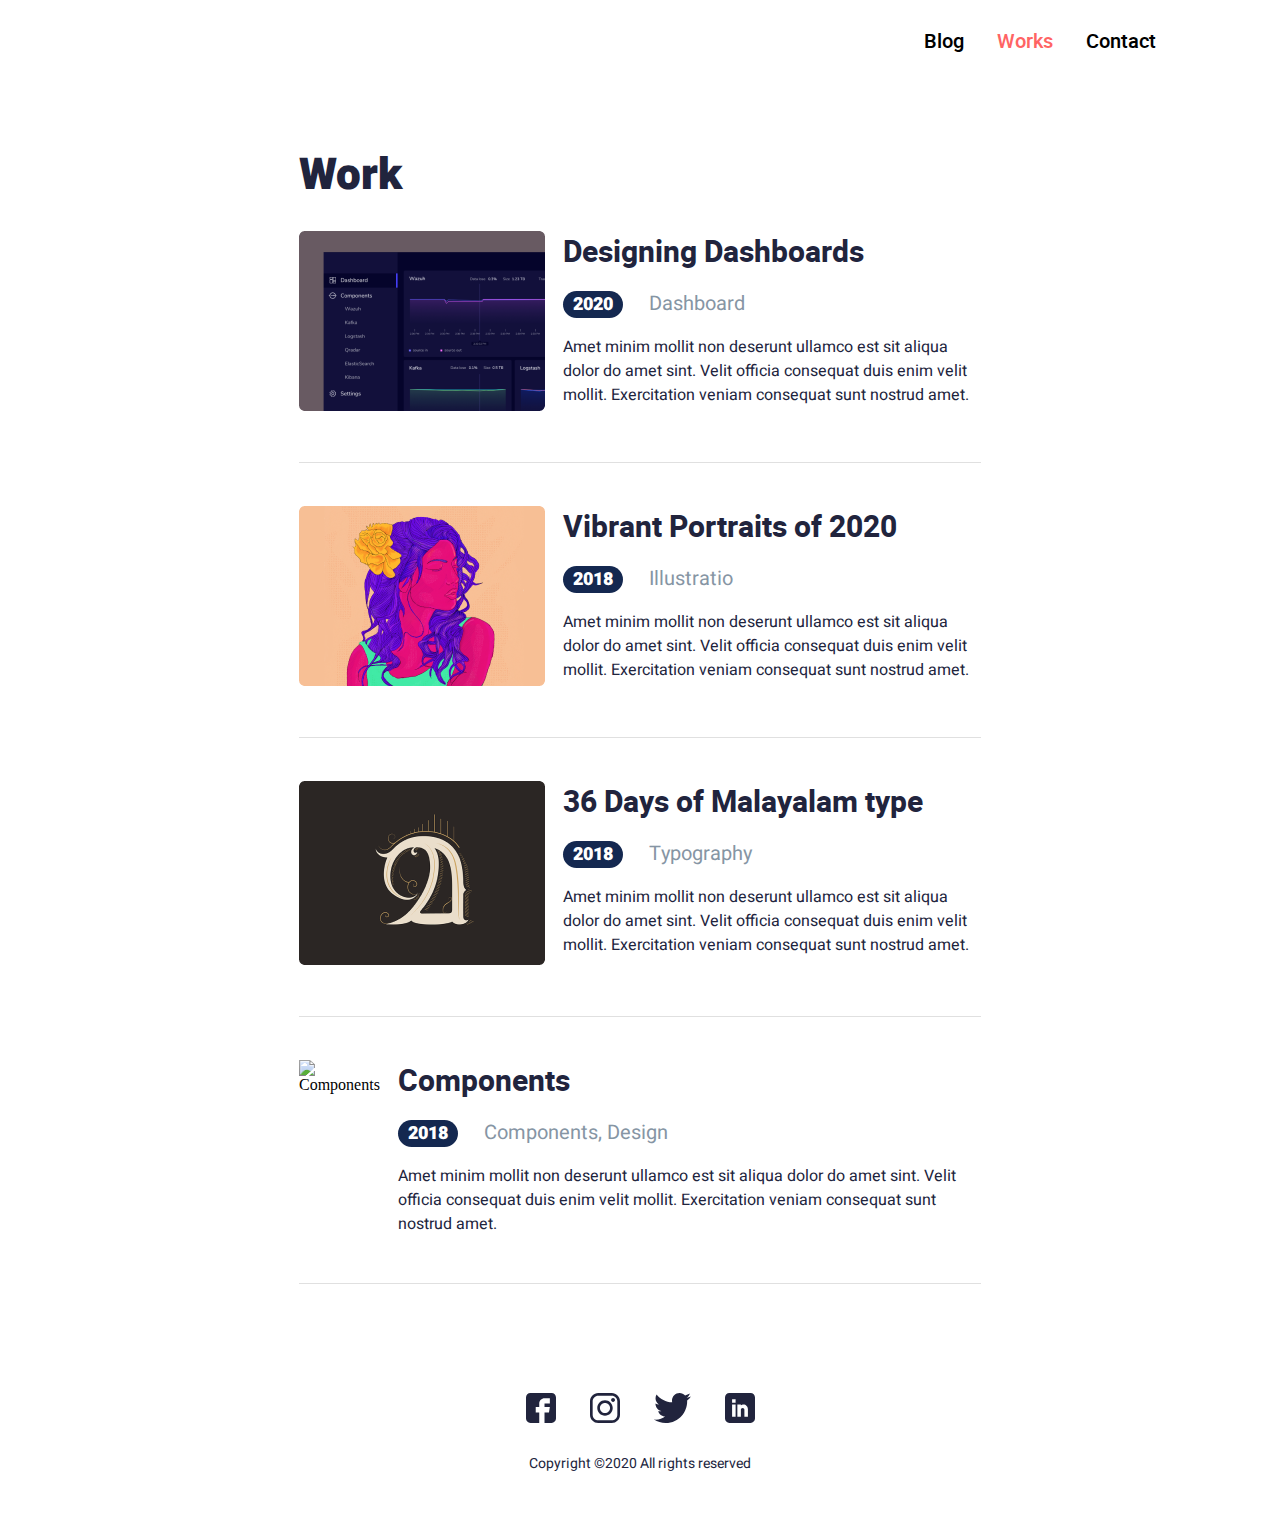
==== work.html @ c798201a "home training 1" ====
<!doctype html>
<html lang="en">
<head>
    <meta charset="UTF-8">
    <meta name="viewport"
          content="width=device-width, user-scalable=no, initial-scale=1.0, maximum-scale=1.0, minimum-scale=1.0">
    <meta http-equiv="X-UA-Compatible" content="ie=edge">
    <title>John</title>
  <link rel="preconnect" href="https://fonts.googleapis.com">
  <link rel="preconnect" href="https://fonts.gstatic.com" crossorigin>
  <link href="https://fonts.googleapis.com/css2?family=Heebo:wght@400;900&family=Vollkorn:ital@1&display=swap" rel="stylesheet">
<!--  <link href="https://fonts.googleapis.com/css2?family=Heebo&family=Vollkorn:ital@1&display=swap" rel="stylesheet">-->

<!--  <link rel="stylesheet" href="css/reset.css">-->
<!--  <link rel="stylesheet" href="css/normalize.css">-->
  <link rel="stylesheet" href="css/style.css">

</head>
<body>
  <header class="header">
    <div class="container">
    <nav>
      <ul id="navigation">
        <li>
          <a  href="blog.html">Blog</a>
        </li>
        <li>
          <a class="work_nav_text" href="work.html">Works</a>
        </li>
        <li>
          <a href="#">Contact</a>
        </li>
      </ul>
    </nav>
    </div>
  </header>
<main>
  <section class="work_container">
    <h1>Work</h1>
    <article class="work_article_style">
      <div class="works_images_size">
        <img src="images/Designing_Dashboards.png" alt="Designing Dashboards">
      </div>
      <div>
        <h3 class="works_headline_style">Designing Dashboards</h3>
        <p><span class="works_headline_text_between_numbers">2020</span><span class="works_headline_text_between_text">Dashboard</span></p>
        <p class="works_text_style">Amet minim mollit non deserunt ullamco est sit aliqua dolor do amet sint. Velit
          officia consequat duis enim velit mollit. Exercitation veniam consequat sunt nostrud amet.</p>
      </div>
    </article>
    <article class="work_article_style">
      <div class="works_images_size">
        <img src="images/Vibrant_Portraits_of_2020.png" alt="Vibrant Portraits of 2020">
      </div>
      <div>
        <h3 class="works_headline_style">Vibrant Portraits of 2020</h3>
        <p><span class="works_headline_text_between_numbers">2018</span><span class="works_headline_text_between_text">Illustratio</span></p>
        <p class="works_text_style">Amet minim mollit non deserunt ullamco est sit aliqua dolor do amet sint. Velit officia consequat duis enim velit mollit. Exercitation veniam consequat sunt nostrud amet.</p>
      </div>
    </article>
    <article class="work_article_style">
      <div class="works_images_size">
        <img src="images/36_Days_of_Malayalam_type.png" alt="36 Days of Malayalam type">
      </div>
      <div>
        <h3 class="works_headline_style">36 Days of Malayalam type</h3>
        <p><span class="works_headline_text_between_numbers">2018</span><span class="works_headline_text_between_text">Typography</span></p>
        <p class="works_text_style">Amet minim mollit non deserunt ullamco est sit aliqua dolor do amet sint. Velit officia consequat duis enim velit mollit. Exercitation veniam consequat sunt nostrud amet.</p>
      </div>
    </article>
    <article class="work_article_style">
      <div class="works_images_size">
        <img src="images/Components.png" alt="Components">
      </div>
      <div>
        <h3 class="works_headline_style">Components</h3>
        <p><span class="works_headline_text_between_numbers">2018</span><span class="works_headline_text_between_text">Components, Design</span></p>
        <p class="works_text_style">Amet minim mollit non deserunt ullamco est sit aliqua dolor do amet sint. Velit officia consequat duis enim velit mollit. Exercitation veniam consequat sunt nostrud amet.</p>
      </div>
    </article>
  </section>
</main>
<footer class="footer_menu">
  <div class="footer_box">
    <ul class="footer_list">
      <li class="footer_list_social">
        <a href="#" title="Facebook" target="_blank"><img src="images/fb.svg" alt="fb"></a>
      </li>
      <li class="footer_list_social">
        <a href="#" title="Instagram" target="_blank"><img src="images/insta.svg" alt="inst"></a>
      </li>
      <li class="footer_list_social">
        <a href="#" title="Twitter" target="_blank"><img src="images/twitter.svg" alt="twitter"></a>
      </li>
      <li class="footer_list_social">
        <a href="#" title="linkedin" target="_blank"><img src="images/linkedin.svg" alt="linkedin"></a>
      </li>
    </ul>
    <p class="footer_text">Copyright ©2020 All rights reserved</p>
  </div>
</footer>
</body>
</html>
---- css/style.css ----
@font-face {
    font-family: 'heebomedium';
    src: url('../fonts/heebo-medium-webfont.eot');
    src: url('../fonts/heebo-medium-webfont.eot?#iefix') format('embedded-opentype'),
    url('../fonts/heebo-medium-webfont.woff2') format('woff2'),
    url('../fonts/heebo-medium-webfont.woff') format('woff'),
    url('../fonts/heebo-medium-webfont.ttf') format('truetype'),
    url('../fonts/heebo-medium-webfont.svg#heebomedium') format('svg');
    font-weight: normal;
    font-style: normal;
}
@font-face {
    font-family: 'heebobold';
    src: url('../fonts/heebo-bold-webfont.eot');
    src: url('../fonts/heebo-bold-webfont.eot?#iefix') format('embedded-opentype'),
    url('../fonts/heebo-bold-webfont.woff2') format('woff2'),
    url('../fonts/heebo-bold-webfont.woff') format('woff'),
    url('../fonts/heebo-bold-webfont.ttf') format('truetype'),
    url('../fonts/heebo-bold-webfont.svg#heebobold') format('svg');
    font-weight: normal;
    font-style: normal;
}



*{
    padding: 0;
    margin: 0;
}
.header {
    padding-top: 27px;
}
.container {
    max-width: 1032px; margin: auto
}
#navigation {
    list-style: none;
    display: flex;
    justify-content: flex-end
}
header nav ul li {
    margin-left: 33px
}
header nav ul li a {
    font-family: 'heebomedium';
    font-size: 20px;
    line-height: 29px;
    text-align: right;
    text-decoration: none;
    color: #000000;
}
.main_banner {
    padding-top: 140px;
    padding-bottom: 71px
}

.sub_container {
    max-width: 858px;
    margin: auto;
    display: flex;
    justify-content: space-between;

}
.main_banner h1 {
    margin-bottom: 40px;
    font-family: 'heebobold';
    font-size: 44px;
    line-height: 60px;
    color: #21243D;
}
.main_banner p {
    margin-bottom: 38px;
    font-family: 'Heebo', sans-serif;
    font-style: normal;
    font-weight: 400;
    font-size: 16px;
    line-height: 24px;
    color: #21243D;
}
.main_banner a {
    font-family: 'heebomedium';
    font-style: normal;
    font-weight: 500;
    font-size: 20px;
    line-height: 29px;
    color: #FFFFFF;
    text-decoration: none;
    background: #FF6464;
    border-radius: 2px;
    padding: 13px 20px;
    display: inline-block;
}
.main_image {
    max-width: 243px;
}
.main_image img {
    width: 100%;
    display: block
}

header nav ul li:hover {
    transform: scale(1.3);
    transition: 0.3s;
}
.main_banner a:hover {
    transform: rotate(180deg);
    transition: 1s;
}
.dv_article_cont {
    max-width: 497px
}
.sect_style {
    background: #000000;
    padding-top: 69px;
    padding-bottom: 195px
}
.sect_container {
    max-width: 564px;
    margin: auto;
    text-align: center
}

.sect_container form div:nth-child(2) input{
    background: rgba(255, 255, 255, 0.2)
}
.sect_container form div:last-of-type textarea{
    background: rgba(255, 255, 255, 0.2);
    resize: none;
    height: 127px;
    padding-top: 17px;
    margin-bottom: 22px;
}

.input_name_budget {
    width: 100%;
    box-sizing: border-box;
    background: rgba(255, 255, 255, 0.18);
    border-radius: 0px;
    border: none;
    height: 57px;
    padding-left: 31px;
    font-family: 'Vollkorn', serif;;
    font-style: italic;
    font-weight: 400;
    font-size: 17px;
    line-height: 22px;
    text-align: left;
    color: #FFFFFF;
}



.button_submit {
    background-color: #000000; padding: 15px 60px;
    border-radius: 0px;
    border: solid 1px #7EC4BD;
    font-family: 'Vollkorn', serif;;
    font-style: italic;
    font-weight: 400;
    font-size: 17px;
    line-height: 22px;
    text-align: center;
    color: #8BCAC3
}
.footer_menu {
    background: #FFFFFF;
    padding-top: 51px;
    padding-bottom: 54px;

}
.footer_box {


     }
.footer_list {
    margin: auto;
    display: flex;
    width: max-content;
    }
.footer_list_social {
    padding-right: 17px;
    padding-bottom: 26px;
    padding-left: 17px;
    list-style: none;
}
.footer_text {
    font-family: 'Heebo', sans-serif;
    font-style: normal;
    font-weight: 400;
    font-size: 14px;
    line-height: 21px;
    text-align: center;
    color: #21243D;;
}

/*/////////////////////////////////////////////////////////*/


/*.sect_container div:first-of-type input{*/
/*    background-color: #FF6464;*/
/*}*/
/*.sect_container div:last-of-type textarea{*/
/*    background-color: yellow;*/
/*}*/

/*.customs{*/
/*    width: 300px;*/
/*    height: 100px;*/
/*    border: solid 2px red;*/
/*}*/
/*.customs:after{*/
/*    content: "";*/
/*    display: inline-block;*/
/*    width: 80px;*/
/*    height: 100px;*/
/*    background: yellow;*/
/*}*/
/*.customs:before {*/
/*    content: "";*/
/*    display: inline-block;*/
/*    width: 80px;*/
/*    height: 100px;*/
/*    background: green;*/
/*}*/
/*/////////////////////////////////////////////////////////*/

.section_works_padding {
    padding-top: 15px;
    padding-bottom: 83px;
}
.section_works_size {
    max-width: 858px;
    margin: auto;
}
.article_works_style{
    display: flex;
    border-bottom: 1px solid #E0E0E0;
    margin-top: 31px;
    padding-bottom: 15px;
}
.section_works_headline {
    font-family: 'Heebo', sans-serif;
    font-style: normal;
    font-weight: 400;
    font-size: 22px;
    line-height: 60px;
    color: #21243D;
    padding-bottom: 22px;
}
.works_headline_style {
    font-family: 'heebobold';
    font-style: normal;
    font-weight: 700;
    font-size: 30px;
    line-height: 44px;
    color: #21243D;
}
.works_text_style{
    font-family: 'Heebo', sans-serif;
    font-style: normal;
    font-weight: 400;
    font-size: 16px;
    line-height: 24px;
    color: #21243D;
}
.works_headline_text_between_numbers {
    font-family: 'Heebo', sans-serif;
    font-style: normal;
    font-weight: 900;
    font-size: 18px;
    line-height: 60px;
    color: #FFFFFF;
    background: #142850;
    border-radius: 16px;
    padding-left: 10px;
    padding-right: 10px;
}
.works_headline_text_between_text {
    font-family: 'Heebo', sans-serif;
    font-style: normal;
    font-weight: 400;
    font-size: 20px;
    line-height: 29px;
    color: #8695A4;
    padding-left: 26px;
}
.works_images_size {
    padding-right: 18px;
}

/*  Recent posts  */

.recent_posts {
    background-color: #EDF7FA;
    padding-top: 7px;
    padding-bottom: 37px;
    box-sizing: border-box;
}
.recent_posts_container {
    max-width: 856px;
    margin: auto;
}
.recent_posts_header_box {
    display: flex;
    justify-content: space-between;
    align-items: center;
}
.recent_posts .recent_posts_container div h4 {
    font-family: 'Heebo', sans-serif;
    font-style: normal;
    font-weight: 400;
    font-size: 22px;
    line-height: 60px;
    color: #21243D;
}
.recent_posts .recent_posts_container div a{
    font-family: 'Heebo', sans-serif;
    font-style: normal;
    font-weight: 400;
    font-size: 16px;
    line-height: 24px;
    color: #00A8CC;
    text-decoration: none;
}
.recent_posts_box {
    display: flex;
    justify-content: space-between;
    flex-wrap: wrap;
}
.recent_posts_box article{
    width: 372px;
    background: #FFFFFF;
    box-shadow: 0px 4px 10px rgba(187, 225, 250, 0.25);
    border-radius: 4px;
    padding: 23px;
}
.recent_posts_box article h3 {
    font-family: 'Heebo', sans-serif;
    font-style: normal;
    font-weight: 700;
    font-size: 26px;
    line-height: 38px;
    color: #21243D;
    padding-bottom: 17px;
}
.recent_posts_box article p {
    font-family: 'Heebo', sans-serif;
    font-style: normal;
    font-weight: 400;
    font-size: 16px;
    line-height: 24px;
    color: #21243D;
    padding-top: 11px;
}
.recent_posts_span_date {
    font-family: 'Heebo', sans-serif;
    font-style: normal;
    font-weight: 400;
    font-size: 18px;
    line-height: 26px;
    color: #21243D;
    display: inline;
    padding-right: 26px;
}
.recent_posts_span_text {
    font-family: 'Heebo', sans-serif;
    font-style: normal;
    font-weight: 400;
    font-size: 18px;
    line-height: 26px;
    color: #21243D;
    display: inline;
}
.recent_posts_span_text::before {
    content: "";
    border-left: 1px solid #000000;
    font-size: 14px;
    padding-right: 26px;
    }



/* B L O G */


.blog_container {
    padding-top: 106px;
    padding-bottom: 104px;
    max-width: 682px;
    margin: auto;
}
.blog_container h1 {
    font-family: 'Heebo', sans-serif;
    font-style: normal;
    font-weight: 700;
    font-size: 44px;
    line-height: 60px;
    color: #21243D;
    padding-bottom: 23px;
}

.blog_container article h3 {
    font-family: 'Heebo', sans-serif;
    font-style: normal;
    font-weight: 700;
    font-size: 26px;
    line-height: 38px;
    color: #21243D;
    padding-bottom: 16px;
    padding-top: 32px;
}
.blog_container article p {
    font-family: 'Heebo', sans-serif;
    font-style: normal;
    font-weight: 400;
    font-size: 16px;
    line-height: 24px;
    color: #21243D;
    padding-top: 15px;
    padding-bottom: 29px;
    border-bottom: 1px solid #E0E0E0;
}
header nav ul li .blog_nav_text {
    color: #FF6464;
}

/* W O R K */

header nav ul li .work_nav_text {
    color:  #FF6464;
}
.work_container {
    padding-top: 90px;
    padding-bottom: 58px;
    max-width: 682px;
    margin: auto;
}
.work_container h1 {
    font-family: 'Heebo', sans-serif;
    font-weight: 900;
    font-size: 44px;
    line-height: 60px;
    color: #21243D;
    padding-bottom: 25px;
}

.work_article_style{
    display: flex;
    border-bottom: 1px solid #E0E0E0;
    margin-top: 43px;
    padding-bottom: 47px;
}
.work_article_style:nth-child(2){
    margin-top: 0;
}
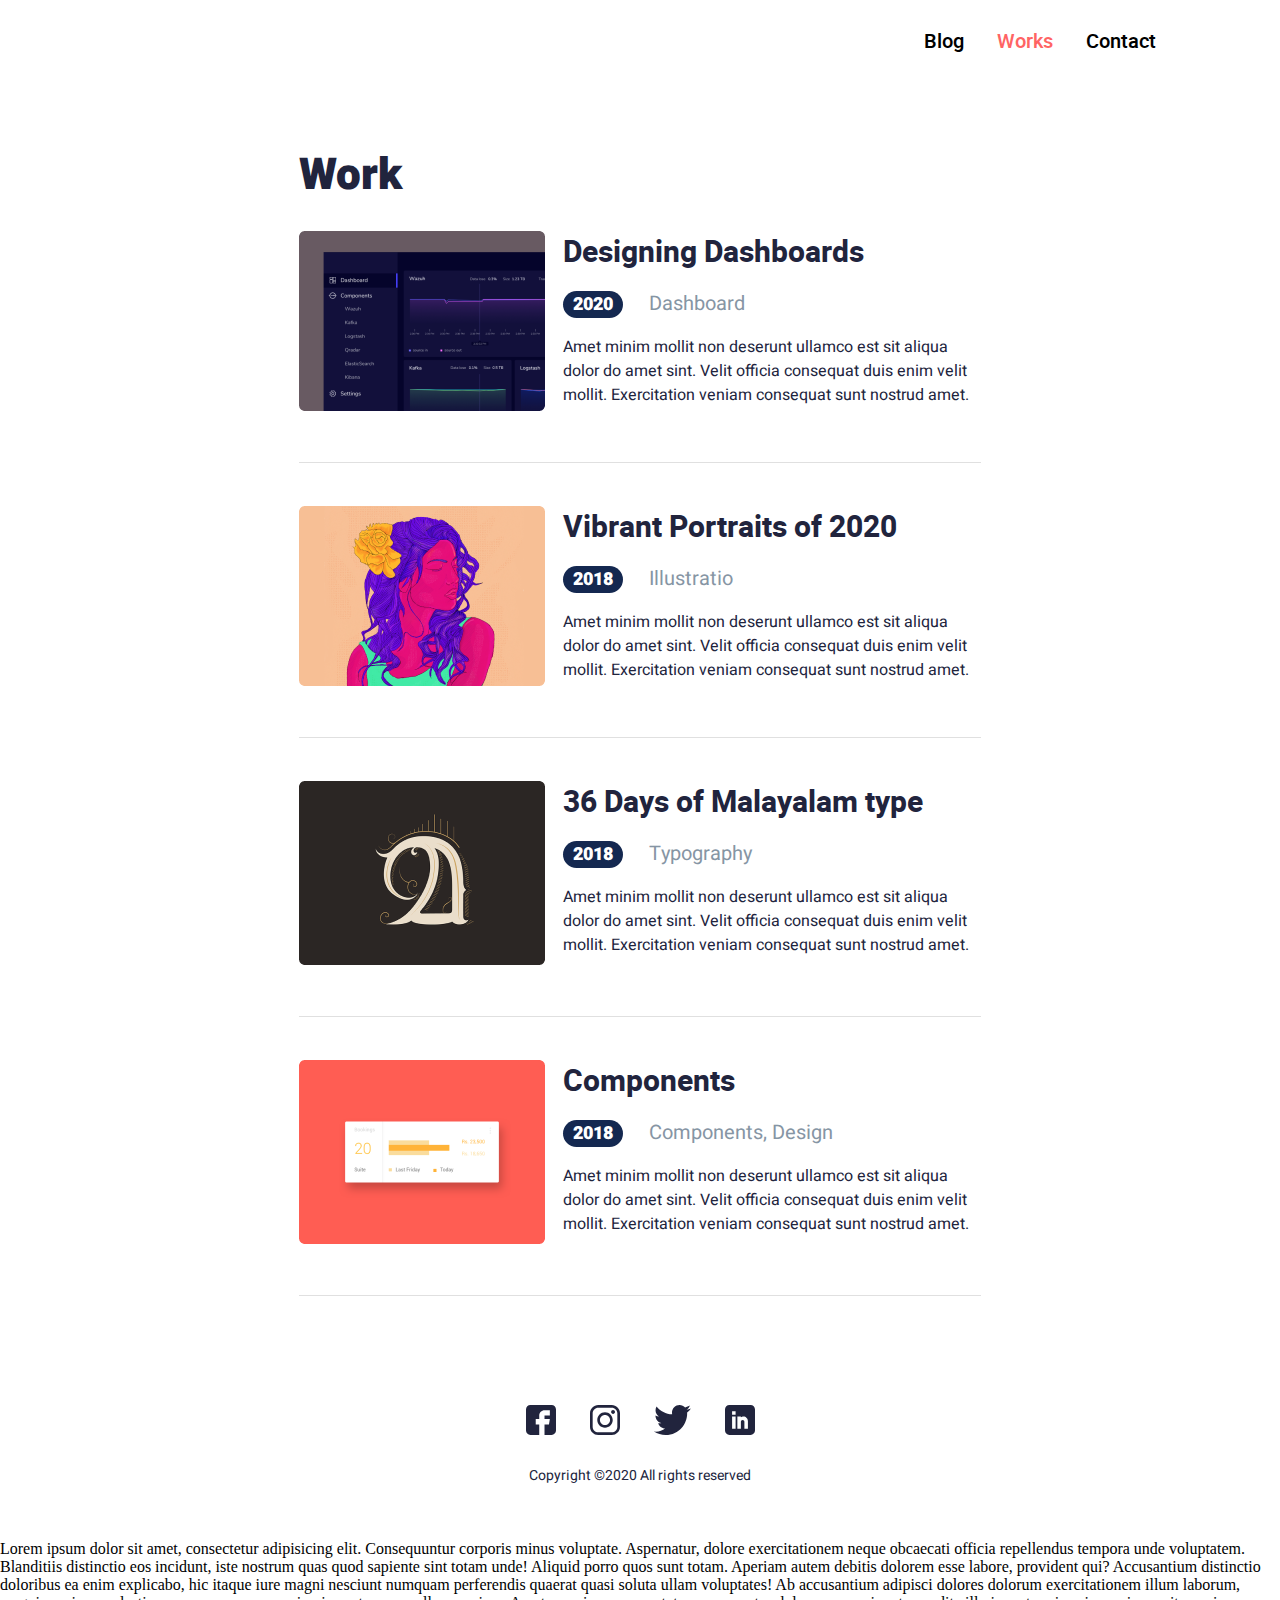
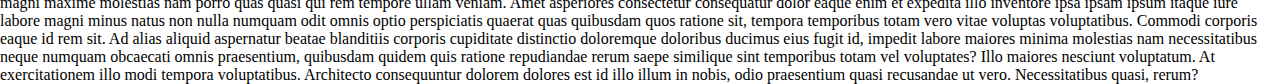
==== commit 7e4324d5: "home training 2" ====
--- a/work.html
+++ b/work.html
@@ -99,5 +99,6 @@
     <p class="footer_text">Copyright ©2020 All rights reserved</p>
   </div>
 </footer>
+<p>Lorem ipsum dolor sit amet, consectetur adipisicing elit. Consequuntur corporis minus voluptate. Aspernatur, dolore exercitationem neque obcaecati officia repellendus tempora unde voluptatem. Blanditiis distinctio eos incidunt, iste nostrum quas quod sapiente sint totam unde! Aliquid porro quos sunt totam. Aperiam autem debitis dolorem esse labore, provident qui? Accusantium distinctio doloribus ea enim explicabo, hic itaque iure magni nesciunt numquam perferendis quaerat quasi soluta ullam voluptates! Ab accusantium adipisci dolores dolorum exercitationem illum laborum, magni maxime molestias nam porro quas quasi qui rem tempore ullam veniam. Amet asperiores consectetur consequatur dolor eaque enim et expedita illo inventore ipsa ipsam ipsum itaque iure labore magni minus natus non nulla numquam odit omnis optio perspiciatis quaerat quas quibusdam quos ratione sit, tempora temporibus totam vero vitae voluptas voluptatibus. Commodi corporis eaque id rem sit. Ad alias aliquid aspernatur beatae blanditiis corporis cupiditate distinctio doloremque doloribus ducimus eius fugit id, impedit labore maiores minima molestias nam necessitatibus neque numquam obcaecati omnis praesentium, quibusdam quidem quis ratione repudiandae rerum saepe similique sint temporibus totam vel voluptates? Illo maiores nesciunt voluptatum. At exercitationem illo modi tempora voluptatibus. Architecto consequuntur dolorem dolores est id illo illum in nobis, odio praesentium quasi recusandae ut vero. Necessitatibus quasi, rerum?</p>
 </body>
 </html>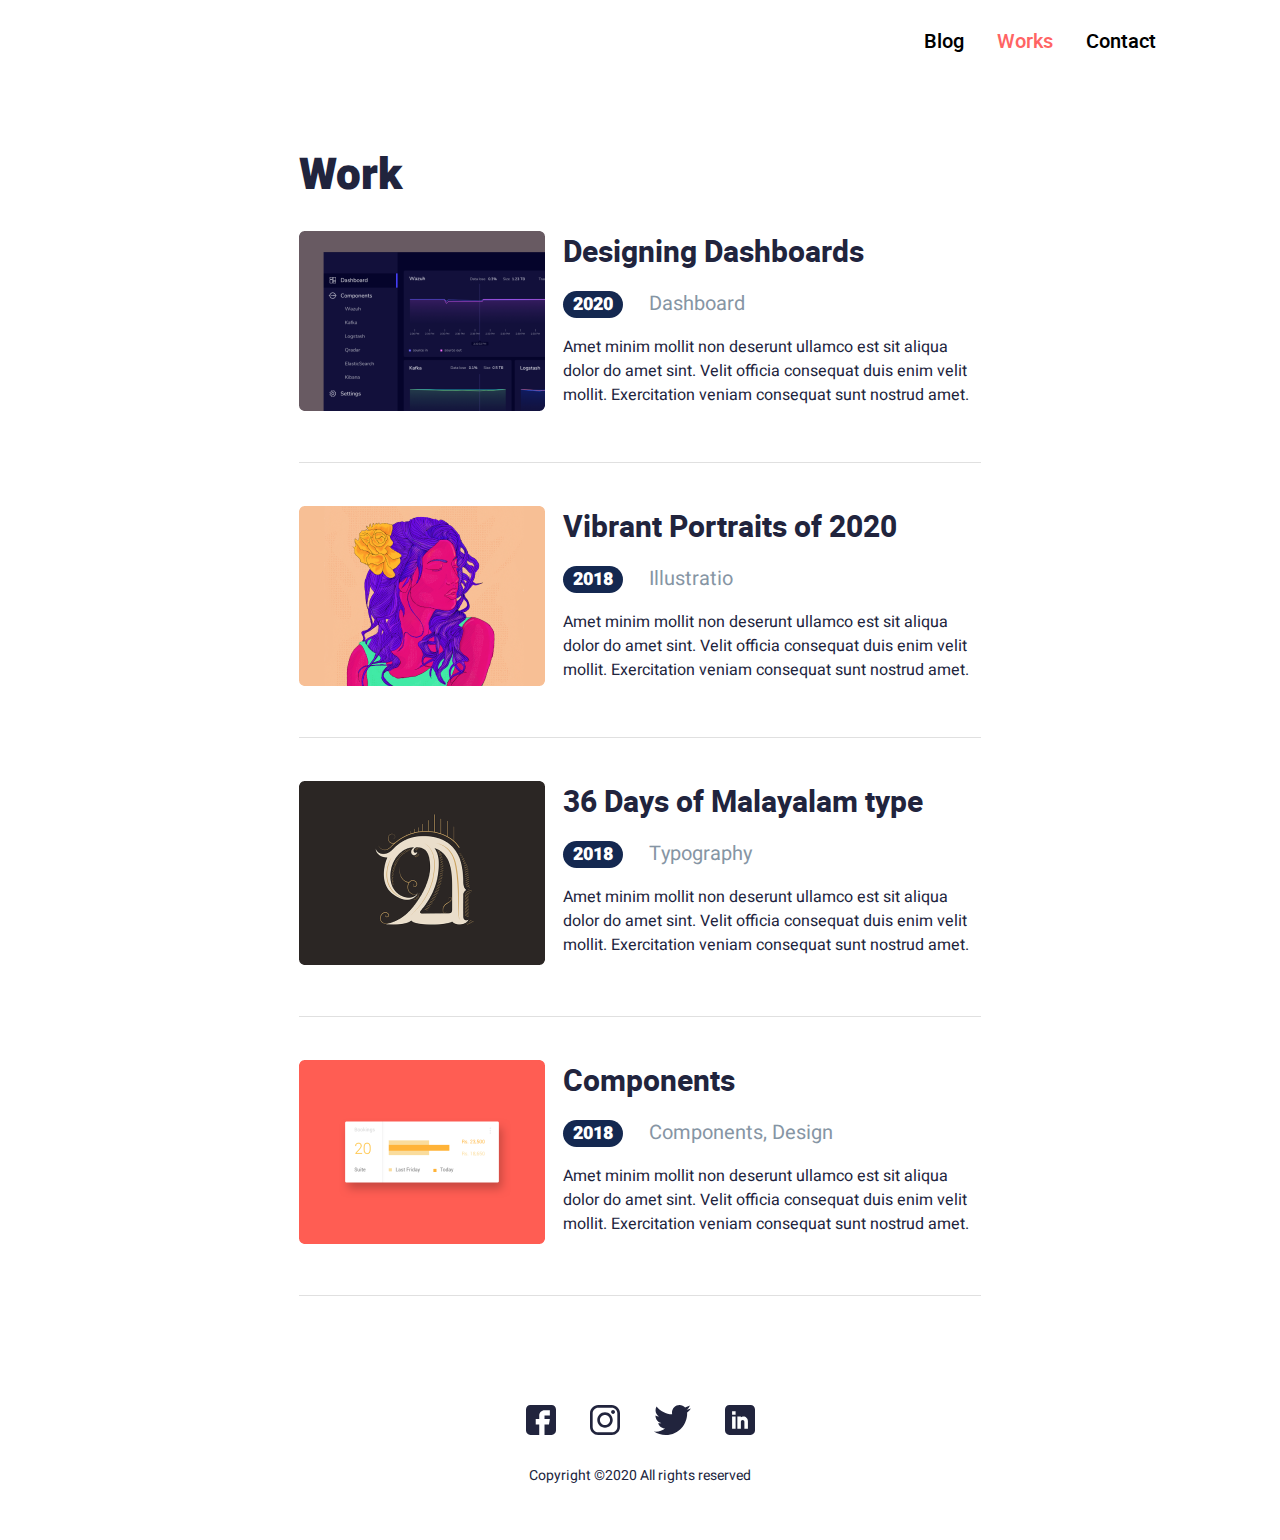
==== commit 2320db3a: "home training 3" ====
--- a/work.html
+++ b/work.html
@@ -99,6 +99,5 @@
     <p class="footer_text">Copyright ©2020 All rights reserved</p>
   </div>
 </footer>
-<p>Lorem ipsum dolor sit amet, consectetur adipisicing elit. Consequuntur corporis minus voluptate. Aspernatur, dolore exercitationem neque obcaecati officia repellendus tempora unde voluptatem. Blanditiis distinctio eos incidunt, iste nostrum quas quod sapiente sint totam unde! Aliquid porro quos sunt totam. Aperiam autem debitis dolorem esse labore, provident qui? Accusantium distinctio doloribus ea enim explicabo, hic itaque iure magni nesciunt numquam perferendis quaerat quasi soluta ullam voluptates! Ab accusantium adipisci dolores dolorum exercitationem illum laborum, magni maxime molestias nam porro quas quasi qui rem tempore ullam veniam. Amet asperiores consectetur consequatur dolor eaque enim et expedita illo inventore ipsa ipsam ipsum itaque iure labore magni minus natus non nulla numquam odit omnis optio perspiciatis quaerat quas quibusdam quos ratione sit, tempora temporibus totam vero vitae voluptas voluptatibus. Commodi corporis eaque id rem sit. Ad alias aliquid aspernatur beatae blanditiis corporis cupiditate distinctio doloremque doloribus ducimus eius fugit id, impedit labore maiores minima molestias nam necessitatibus neque numquam obcaecati omnis praesentium, quibusdam quidem quis ratione repudiandae rerum saepe similique sint temporibus totam vel voluptates? Illo maiores nesciunt voluptatum. At exercitationem illo modi tempora voluptatibus. Architecto consequuntur dolorem dolores est id illo illum in nobis, odio praesentium quasi recusandae ut vero. Necessitatibus quasi, rerum?</p>
 </body>
 </html>